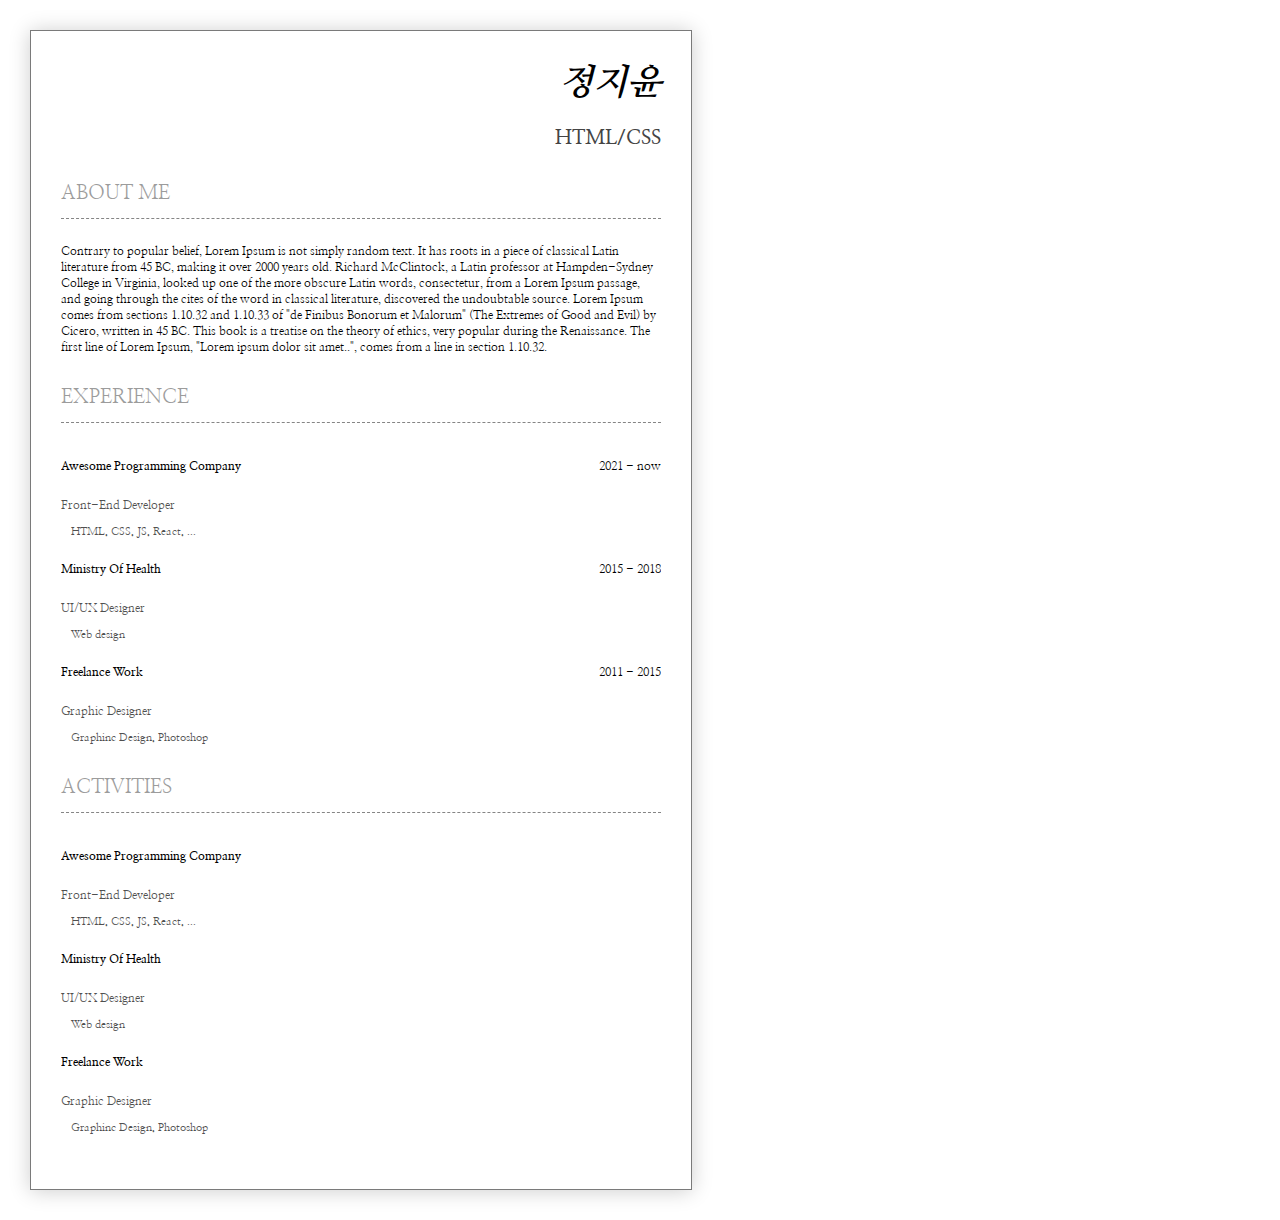
==== final.html @ f7bd97ad "commit" ====
<!DOCTYPE html>
<head>
    <meta charset = "ECU-KR">
    <link rel="stylesheet" href="final.css">
    <title>�������� �̷¼�</title>
</head>
<body>
    <div class="mainbox">
        <div class="name-wrap">
            <h1 class="name-text">������</h1>
            <p class="job-text">HTML/CSS</p>
        </div>
        <h2>ABOUT ME</h2>
        <p class="about-me-text">
            Contrary to popular belief, Lorem Ipsum is not simply random text. It has roots in a piece of classical Latin literature from 45 BC, making it over 2000 years old. Richard McClintock, a Latin professor at Hampden-Sydney College in Virginia, looked up one of the more obscure Latin words, consectetur, from a Lorem Ipsum passage, and going through the cites of the word in classical literature, discovered the undoubtable source. Lorem Ipsum comes from sections 1.10.32 and 1.10.33 of "de Finibus Bonorum et Malorum" (The Extremes of Good and Evil) by Cicero, written in 45 BC. This book is a treatise on the theory of ethics, very popular during the Renaissance. The first line of Lorem Ipsum, "Lorem ipsum dolor sit amet..", comes from a line in section 1.10.32.
        </p>
        <section>
        <h2>EXPERIENCE</h2>
        <div class="experience-wrap">
            <p class="experience">Awesome Programming Company</p>
            <p class="date-text">2021 - now</p>
        </div>
        <p class="title-text">Front-End Developer</p>
        <p class="sub-title-text">HTML, CSS, JS, React, ...</p>
        <div class="experience-wrap">
            <p class="experience">Ministry Of Health</p>
            <p class="date-text">2015 - 2018</p>
        </div>
        <p class="title-text">UI/UX Designer</p>
        <p class="sub-title-text">Web design</p>
        <div class="experience-wrap">
            <p class="experience">Freelance Work</p>
            <p class="date-text">2011 - 2015</p>
        </div>
        <p class="title-text">Graphic Designer</p>
        <p class="sub-title-text">Graphinc Design, Photoshop</p>
        </section>
        <section>
            <h2>ACTIVITIES</h2>
            <div class="experience-wrap">
                <p class="experience">Awesome Programming Company</p>
            </div>
            <p class="title-text">Front-End Developer</p>
            <p class="sub-title-text">HTML, CSS, JS, React, ...</p>
            <div class="experience-wrap">
                <p class="experience">Ministry Of Health</p>
            </div>
            <p class="title-text">UI/UX Designer</p>
            <p class="sub-title-text">Web design</p>
            <div class="experience-wrap">
                <p class="experience">Freelance Work</p>
            </div>
            <p class="title-text">Graphic Designer</p>
            <p class="sub-title-text">Graphinc Design, Photoshop</p>
            </section>
    </div>
</body>
</html>
---- final.css ----
@import url('https://fonts.googleapis.com/css2?family=Nanum+Myeongjo:wght@700&display=swap');

* {
    font-family: Nanum Myeongjo;
}

body {
    min-width: fit-content;
}

body,h1,h2 {
    margin:0px;
    padding:0px;
}

.mainbox {
    padding : 30px;
    border: 1px solid rgb(122, 122, 122);
    width: 600px;
    margin-left: auto;
    margin-right: auto;
    margin: 30px;
    box-shadow: 0 1px 20px 0 rgba(0,0,0,0.2);
}

.name-wrap {
    text-align: right;
}

.name-text {
    font-size: 36px;
    font-weight: bold;
    font-style: italic;
}

.job-text {
    font-size: 20px;
    font-weight: bold;
    color:rgb(68, 68, 68)
}

h2 {
    font-size: 20px;
    font-weight: lighter;
    color:rgb(156, 156, 156);
    border-bottom: 1px dashed rgb(133, 133, 133);
    padding-bottom: 12px;
    margin-top: 30px;
    margin-bottom: 24px;
}

.about-me-text {
    font-size: 12px;
    line-height: 16px;
    margin-bottom: 24px;
}

.experience {
    font-size: 12px;
    font-weight: bold;
    float: left;
}

.date-text {
    font-size: 12px;
    font-weight: lighter;
    float: right;
}

.experience-wrap {
    overflow: hidden;
}

section {
    margin-bottom: 24px;
    text-align: left;
}

.title-text {
    font-size: 12px;
    color:rgb(80, 80, 80)
}

.sub-title-text {
    font-size: 11px;
    color:rgb(80, 80, 80);
    padding-left: 10px;
}
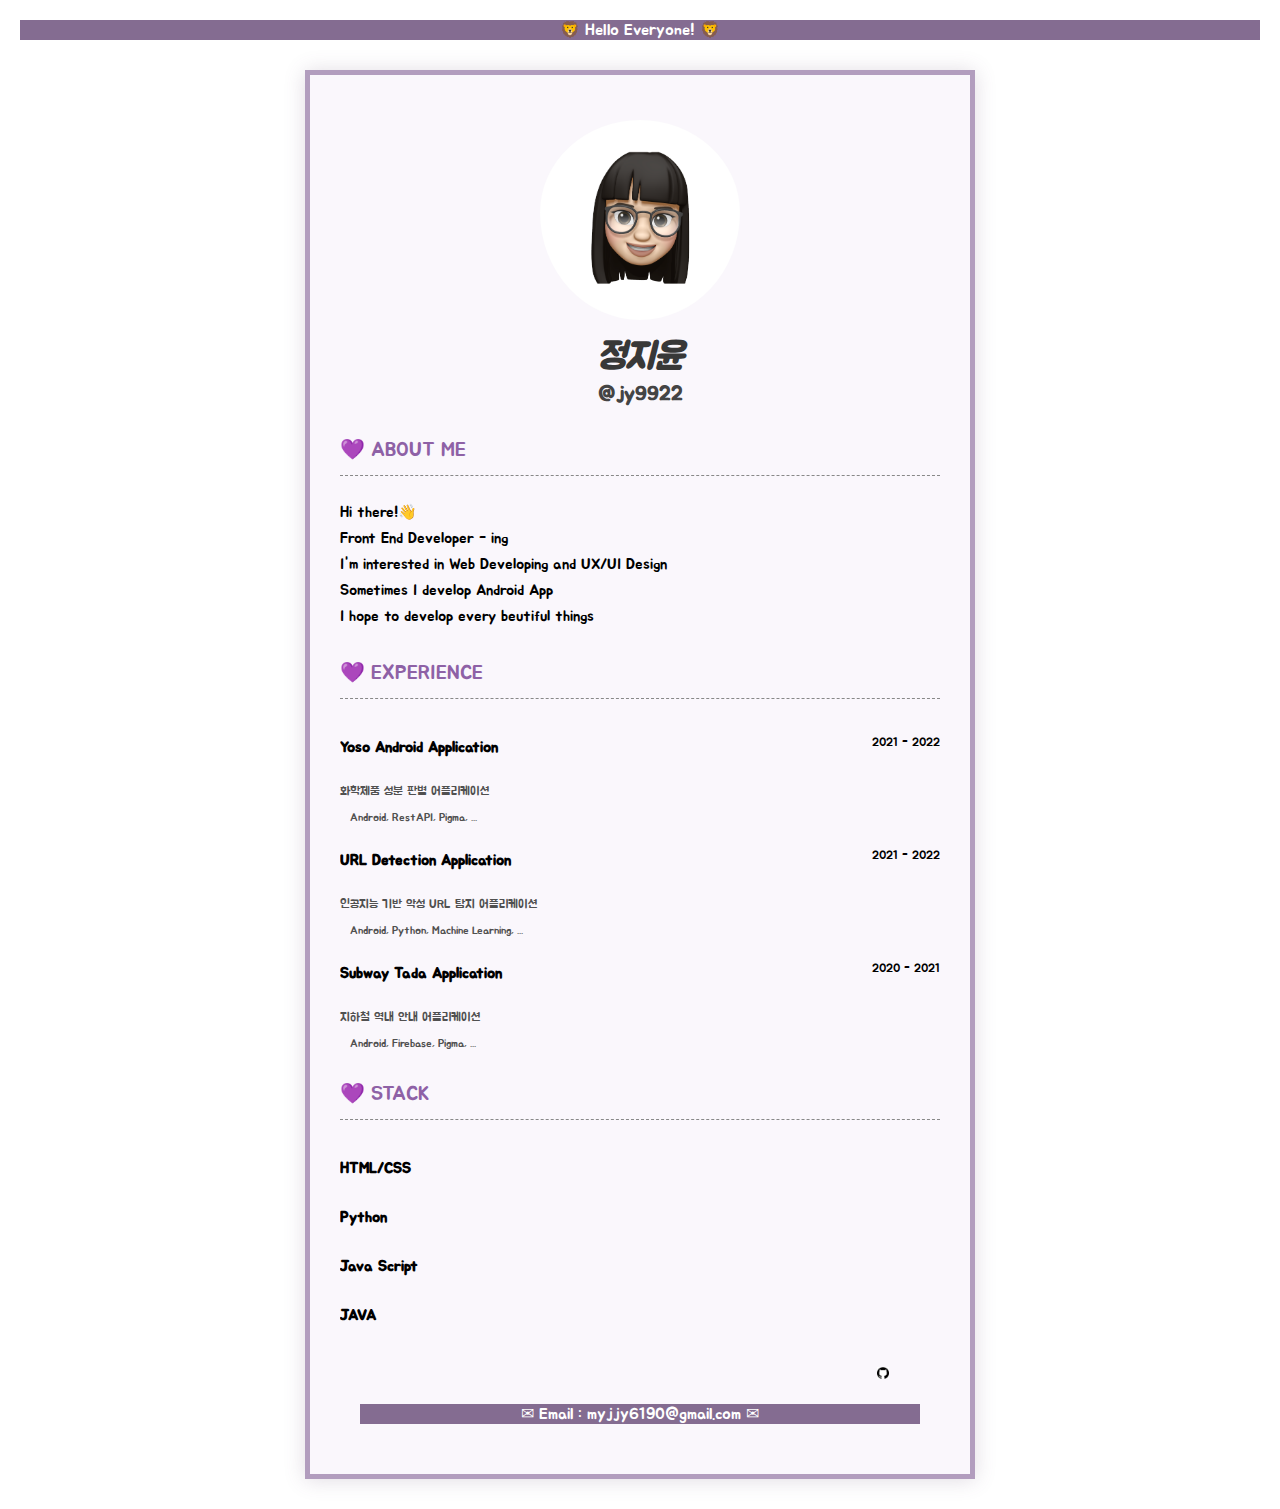
==== commit d52567d2: "myprofile commit" ====
--- a/final.html
+++ b/final.html
@@ -4,55 +4,68 @@
     <link rel="stylesheet" href="final.css">
     <title>�������� �̷¼�</title>
 </head>
+<footer>
+    <p>&#129409; Hello Everyone! &#129409;</p>
+</footer>
 <body>
     <div class="mainbox">
         <div class="name-wrap">
+            <img class="jy_img" src="images/jy.png.png">
             <h1 class="name-text">������</h1>
-            <p class="job-text">HTML/CSS</p>
+            <p class="job-text">@jy9922</p>
         </div>
-        <h2>ABOUT ME</h2>
-        <p class="about-me-text">
-            Contrary to popular belief, Lorem Ipsum is not simply random text. It has roots in a piece of classical Latin literature from 45 BC, making it over 2000 years old. Richard McClintock, a Latin professor at Hampden-Sydney College in Virginia, looked up one of the more obscure Latin words, consectetur, from a Lorem Ipsum passage, and going through the cites of the word in classical literature, discovered the undoubtable source. Lorem Ipsum comes from sections 1.10.32 and 1.10.33 of "de Finibus Bonorum et Malorum" (The Extremes of Good and Evil) by Cicero, written in 45 BC. This book is a treatise on the theory of ethics, very popular during the Renaissance. The first line of Lorem Ipsum, "Lorem ipsum dolor sit amet..", comes from a line in section 1.10.32.
+        <h2>&#128156; ABOUT ME</h2>
+        <p class="about-me-text">Hi there!&#128075;<br>
+            Front End Developer - ing<br>
+            I'm interested in Web Developing and UX/UI Design<br>
+            Sometimes I develop Android App<br>
+            I hope to develop every beutiful things
         </p>
         <section>
-        <h2>EXPERIENCE</h2>
+        <h2>&#128156; EXPERIENCE</h2>
         <div class="experience-wrap">
-            <p class="experience">Awesome Programming Company</p>
-            <p class="date-text">2021 - now</p>
+            <p class="experience">Yoso Android Application</p>
+            <p class="date-text">2021 - 2022</p>
         </div>
-        <p class="title-text">Front-End Developer</p>
-        <p class="sub-title-text">HTML, CSS, JS, React, ...</p>
+        <p class="title-text">ȭ����ǰ ���� �Ǻ� ���ø����̼�</p>
+        <p class="sub-title-text">Android, RestAPI, Pigma, ...</p>
         <div class="experience-wrap">
-            <p class="experience">Ministry Of Health</p>
-            <p class="date-text">2015 - 2018</p>
+            <p class="experience">URL Detection Application</p>
+            <p class="date-text">2021 - 2022</p>
         </div>
-        <p class="title-text">UI/UX Designer</p>
-        <p class="sub-title-text">Web design</p>
+        <p class="title-text">�ΰ����� ��� �Ǽ� URL Ž�� ���ø����̼�</p>
+        <p class="sub-title-text">Android, Python, Machine Learning, ...</p>
         <div class="experience-wrap">
-            <p class="experience">Freelance Work</p>
-            <p class="date-text">2011 - 2015</p>
+            <p class="experience">Subway Tada Application</p>
+            <p class="date-text">2020 - 2021</p>
         </div>
-        <p class="title-text">Graphic Designer</p>
-        <p class="sub-title-text">Graphinc Design, Photoshop</p>
+        <p class="title-text">����ö ���� �ȳ� ���ø����̼�</p>
+        <p class="sub-title-text">Android, Firebase, Pigma, ...</p>
         </section>
         <section>
-            <h2>ACTIVITIES</h2>
+            <h2>&#128156; STACK</h2>
             <div class="experience-wrap">
-                <p class="experience">Awesome Programming Company</p>
+                <p class="experience">HTML/CSS</p>
             </div>
-            <p class="title-text">Front-End Developer</p>
-            <p class="sub-title-text">HTML, CSS, JS, React, ...</p>
             <div class="experience-wrap">
-                <p class="experience">Ministry Of Health</p>
+                <p class="experience">Python</p>
             </div>
-            <p class="title-text">UI/UX Designer</p>
-            <p class="sub-title-text">Web design</p>
             <div class="experience-wrap">
-                <p class="experience">Freelance Work</p>
+                <p class="experience">Java Script</p>
             </div>
-            <p class="title-text">Graphic Designer</p>
-            <p class="sub-title-text">Graphinc Design, Photoshop</p>
+            <div class="experience-wrap">
+                <p class="experience">JAVA</p>
+            </div>
             </section>
+            <div class="sns-wrap">
+                <a href="https://github.com/jy9922"><img class="sns-img" src="[data-uri]"></a>
+                <img class="sns-img" src="http://assets.stickpng.com/images/580b57fcd9996e24bc43c521.png">
+                <img class="sns-img" src="https://upload.wikimedia.org/wikipedia/commons/thumb/c/ca/LinkedIn_logo_initials.png/640px-LinkedIn_logo_initials.png">
+                <img class="sns-img" src="https://pnggrid.com/wp-content/uploads/2021/07/Twitter-Logo-Square.png">
+            </div>
+            <footer>
+                <p>&#9993; Email : myjjy6190@gmail.com &#9993;</p>
+            </footer>
     </div>
 </body>
 </html>--- a/final.css
+++ b/final.css
@@ -1,9 +1,15 @@
-@import url('https://fonts.googleapis.com/css2?family=Nanum+Myeongjo:wght@700&display=swap');
+@import url('https://fonts.googleapis.com/css2?family=Jua&display=swap');
 
 * {
-    font-family: Nanum Myeongjo;
+    font-family: Jua;
 }
 
+footer {
+    background-color: rgb(132, 108, 145);
+    color:white;
+    text-align: center;
+    margin: 20px;
+}
 body {
     min-width: fit-content;
 }
@@ -15,48 +21,63 @@
 
 .mainbox {
     padding : 30px;
-    border: 1px solid rgb(122, 122, 122);
+    margin: 30px;
+    border: 5px solid rgb(178, 157, 190);
     width: 600px;
     margin-left: auto;
     margin-right: auto;
-    margin: 30px;
-    box-shadow: 0 1px 20px 0 rgba(0,0,0,0.2);
+    box-shadow: 0 1px 20px 0 rgba(98, 75, 110, 0.2);
+    background-color: rgb(250, 247, 252);
 }
 
 .name-wrap {
-    text-align: right;
+    text-align: center;
+}
+
+.jy_img {
+    width: 200px;
+    height:200px;
+    padding-top: 15px;
+    border-radius: 70%;
+    text-align: center;
 }
 
 .name-text {
     font-size: 36px;
     font-weight: bold;
     font-style: italic;
+    text-align: center;
+    color:rgb(56, 56, 56);
+    margin-top: 10px;
 }
 
 .job-text {
     font-size: 20px;
     font-weight: bold;
-    color:rgb(68, 68, 68)
+    color:rgb(68, 68, 68);
+    margin-top: 2px;
 }
+
 
 h2 {
     font-size: 20px;
     font-weight: lighter;
-    color:rgb(156, 156, 156);
-    border-bottom: 1px dashed rgb(133, 133, 133);
+    color:rgb(142, 97, 166);
+    border-bottom: 1px dashed rgb(136, 136, 136);
     padding-bottom: 12px;
     margin-top: 30px;
     margin-bottom: 24px;
 }
 
 .about-me-text {
-    font-size: 12px;
+    font-size: 15px;
     line-height: 16px;
     margin-bottom: 24px;
+    line-height: 26px;
 }
 
 .experience {
-    font-size: 12px;
+    font-size: 15px;
     font-weight: bold;
     float: left;
 }
@@ -78,11 +99,27 @@
 
 .title-text {
     font-size: 12px;
-    color:rgb(80, 80, 80)
+    color:rgb(80, 80, 80);
 }
 
 .sub-title-text {
     font-size: 11px;
     color:rgb(80, 80, 80);
     padding-left: 10px;
-}+}
+
+.sns-img {
+    width: 12px;
+    height: 12px;
+}
+
+.sns-wrap {
+    text-align: right;
+}
+
+.stack-img {
+    width: 15px;
+    height: 15px;
+    float: right;
+}
+
